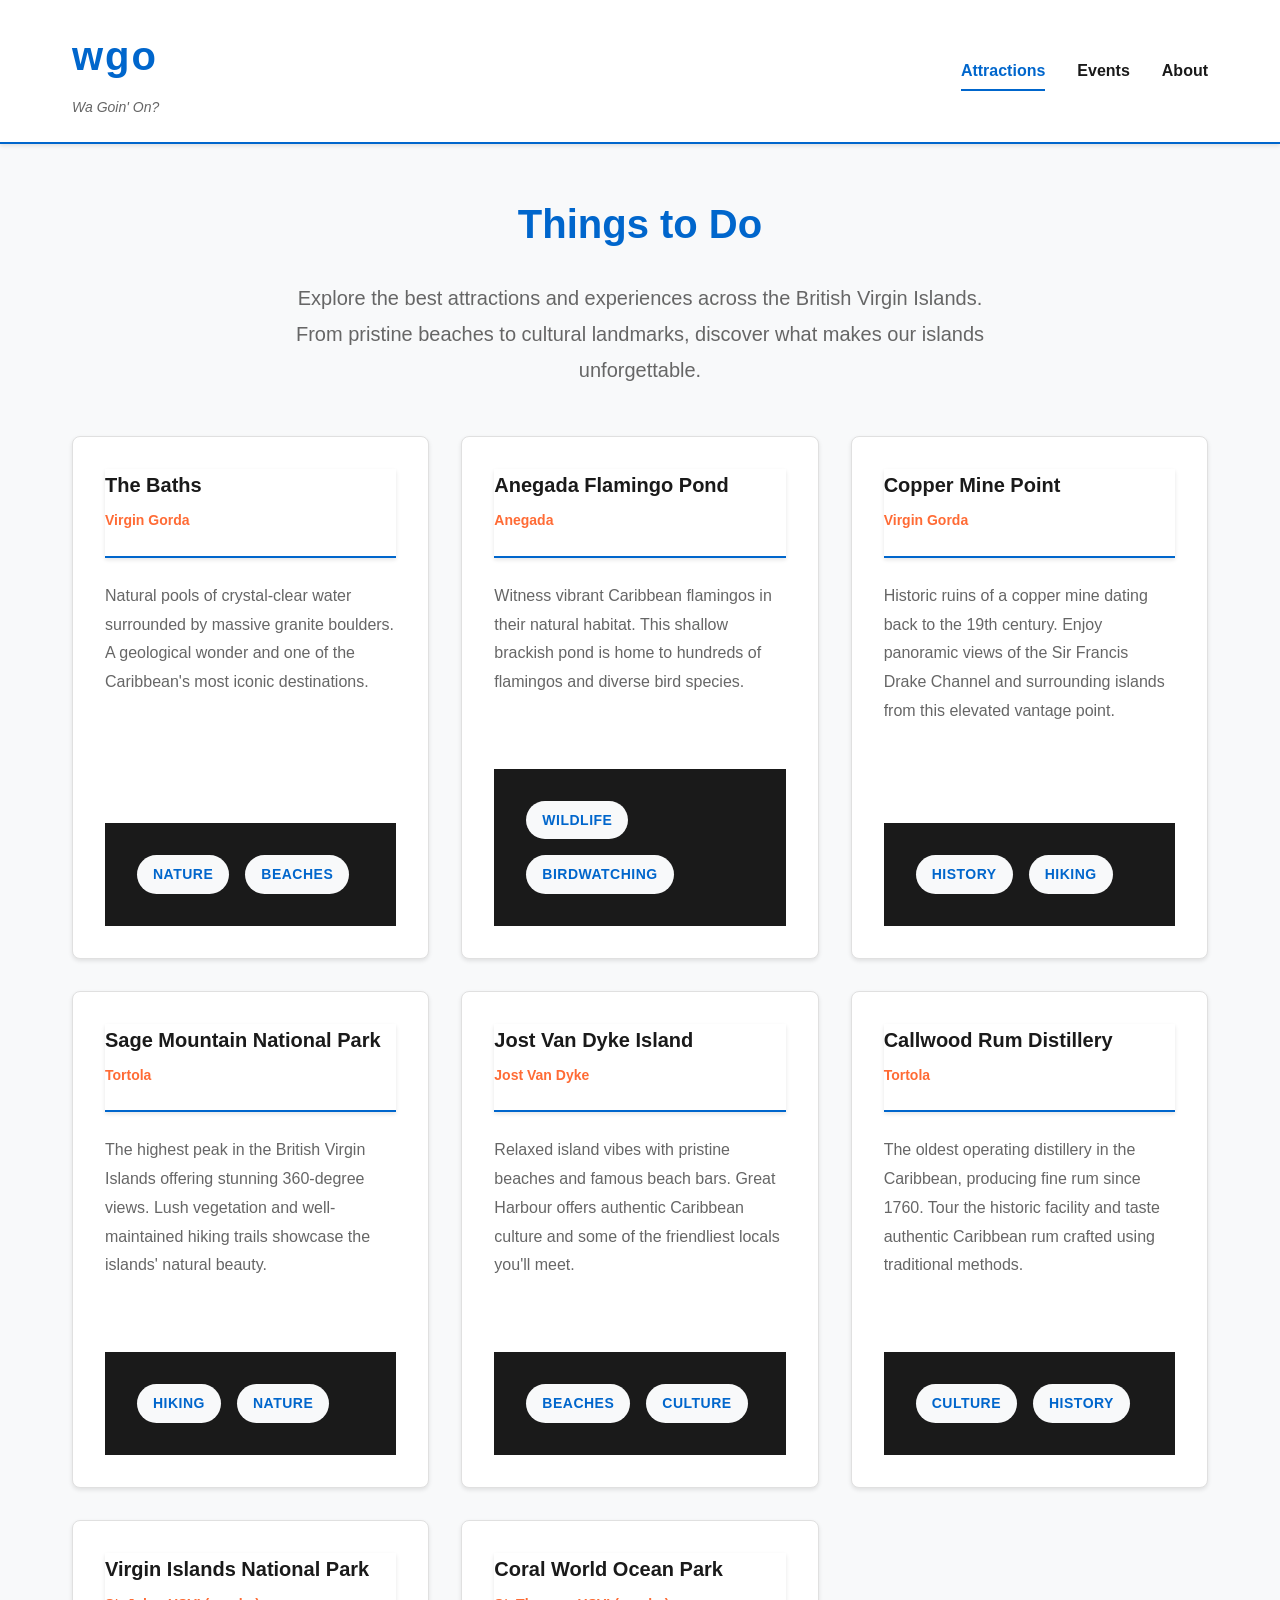
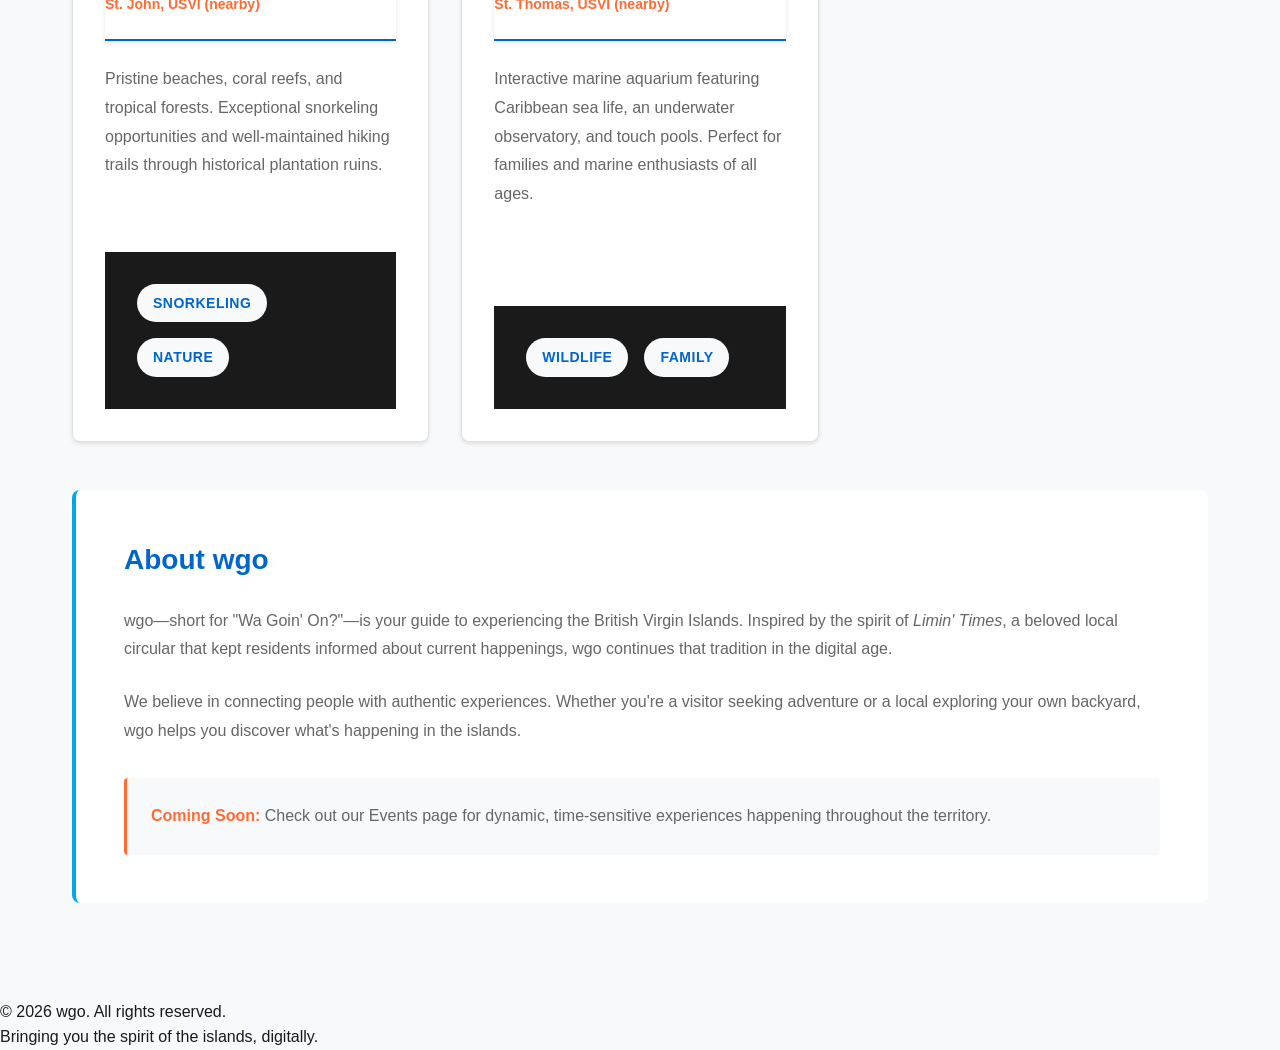
==== index.html @ c64848f6 "Initial HTML structure and CSS styles for the wgo Attractions and Events pages." ====
<!DOCTYPE html>
<html lang="en">
<head>
    <meta charset="UTF-8">
    <meta name="viewport" content="width=device-width, initial-scale=1.0">
    <meta name="description" content="wgo - Wa Goin' On? Discover the best attractions, events, and experiences in the British Virgin Islands.">
    <meta name="theme-color" content="#0066cc">
    <title>wgo - Attractions in the British Virgin Islands</title>
    <link rel="stylesheet" href="styles.css">
</head>
<body>
    <header role="banner">
        <div class="header-container">
            <div class="branding">
                <h1>wgo</h1>
                <p class="tagline">Wa Goin' On?</p>
            </div>
            <nav role="navigation" aria-label="Main navigation">
                <ul>
                    <li><a href="#attractions" class="active">Attractions</a></li>
                    <li><a href="events.html">Events</a></li>
                    <li><a href="#about">About</a></li>
                </ul>
            </nav>
        </div>
    </header>

    <main>
        <section id="attractions" aria-labelledby="attractions-heading">
            <div class="section-header">
                <h2 id="attractions-heading">Things to Do</h2>
                <p class="section-intro">Explore the best attractions and experiences across the British Virgin Islands. From pristine beaches to cultural landmarks, discover what makes our islands unforgettable.</p>
            </div>

            <div class="articles-grid">
                <article class="attraction-card">
                    <header>
                        <h3>The Baths</h3>
                        <p class="location">Virgin Gorda</p>
                    </header>
                    <p class="description">Natural pools of crystal-clear water surrounded by massive granite boulders. A geological wonder and one of the Caribbean's most iconic destinations.</p>
                    <footer class="card-meta">
                        <!--Use analytics to add more of popular categories.-->
                        <a href="#"><span class="category">Nature</span></a>
                        <span class="category">Beaches</span>
                    </footer>
                </article>

                <article class="attraction-card">
                    <header>
                        <h3>Anegada Flamingo Pond</h3>
                        <p class="location">Anegada</p>
                    </header>
                    <p class="description">Witness vibrant Caribbean flamingos in their natural habitat. This shallow brackish pond is home to hundreds of flamingos and diverse bird species.</p>
                    <footer class="card-meta">
                        <span class="category">Wildlife</span>
                        <span class="category">Birdwatching</span>
                    </footer>
                </article>

                <article class="attraction-card">
                    <header>
                        <h3>Copper Mine Point</h3>
                        <p class="location">Virgin Gorda</p>
                    </header>
                    <p class="description">Historic ruins of a copper mine dating back to the 19th century. Enjoy panoramic views of the Sir Francis Drake Channel and surrounding islands from this elevated vantage point.</p>
                    <footer class="card-meta">
                        <span class="category">History</span>
                        <span class="category">Hiking</span>
                    </footer>
                </article>

                <article class="attraction-card">
                    <header>
                        <h3>Sage Mountain National Park</h3>
                        <p class="location">Tortola</p>
                    </header>
                    <p class="description">The highest peak in the British Virgin Islands offering stunning 360-degree views. Lush vegetation and well-maintained hiking trails showcase the islands' natural beauty.</p>
                    <footer class="card-meta">
                        <span class="category">Hiking</span>
                        <span class="category">Nature</span>
                    </footer>
                </article>

                <article class="attraction-card">
                    <header>
                        <h3>Jost Van Dyke Island</h3>
                        <p class="location">Jost Van Dyke</p>
                    </header>
                    <p class="description">Relaxed island vibes with pristine beaches and famous beach bars. Great Harbour offers authentic Caribbean culture and some of the friendliest locals you'll meet.</p>
                    <footer class="card-meta">
                        <span class="category">Beaches</span>
                        <span class="category">Culture</span>
                    </footer>
                </article>

                <article class="attraction-card">
                    <header>
                        <h3>Callwood Rum Distillery</h3>
                        <p class="location">Tortola</p>
                    </header>
                    <p class="description">The oldest operating distillery in the Caribbean, producing fine rum since 1760. Tour the historic facility and taste authentic Caribbean rum crafted using traditional methods.</p>
                    <footer class="card-meta">
                        <span class="category">Culture</span>
                        <span class="category">History</span>
                    </footer>
                </article>

                <article class="attraction-card">
                    <header>
                        <h3>Virgin Islands National Park</h3>
                        <p class="location">St. John, USVI (nearby)</p>
                    </header>
                    <p class="description">Pristine beaches, coral reefs, and tropical forests. Exceptional snorkeling opportunities and well-maintained hiking trails through historical plantation ruins.</p>
                    <footer class="card-meta">
                        <span class="category">Snorkeling</span>
                        <span class="category">Nature</span>
                    </footer>
                </article>

                <article class="attraction-card">
                    <header>
                        <h3>Coral World Ocean Park</h3>
                        <p class="location">St. Thomas, USVI (nearby)</p>
                    </header>
                    <p class="description">Interactive marine aquarium featuring Caribbean sea life, an underwater observatory, and touch pools. Perfect for families and marine enthusiasts of all ages.</p>
                    <footer class="card-meta">
                        <span class="category">Wildlife</span>
                        <span class="category">Family</span>
                    </footer>
                </article>
            </div>
        </section>

        <section id="about" aria-labelledby="about-heading" class="about-section">
            <div class="about-content">
                <h2 id="about-heading">About wgo</h2>
                <p>wgo—short for "Wa Goin' On?"—is your guide to experiencing the British Virgin Islands. Inspired by the spirit of <em>Limin' Times</em>, a beloved local circular that kept residents informed about current happenings, wgo continues that tradition in the digital age.</p>
                <p>We believe in connecting people with authentic experiences. Whether you're a visitor seeking adventure or a local exploring your own backyard, wgo helps you discover what's happening in the islands.</p>
                <p class="future-note"><strong>Coming Soon:</strong> Check out our Events page for dynamic, time-sensitive experiences happening throughout the territory.</p>
            </div>
        </section>
    </main>

    <footer role="contentinfo">
        <div class="footer-content">
            <p>&copy; 2026 wgo. All rights reserved.</p>
            <p class="footer-note">Bringing you the spirit of the islands, digitally.</p>
        </div>
    </footer>
</body>
</html>
---- styles.css ----
/* ============================================
   WGO - Attractions Blog Hub
   Accessible, Semantic HTML Styling
   ============================================ */

:root {
    --primary-color: #0066cc;
    --secondary-color: #00a8e8;
    --accent-color: #ff6b35;
    --bg-light: #f8f9fa;
    --bg-white: #ffffff;
    --text-dark: #1a1a1a;
    --text-muted: #666666;
    --border-color: #e0e0e0;
    --shadow-sm: 0 2px 4px rgba(0, 0, 0, 0.1);
    --shadow-md: 0 4px 8px rgba(0, 0, 0, 0.15);
    --transition: all 0.3s ease;
    
    --spacing-xs: 0.5rem;
    --spacing-sm: 1rem;
    --spacing-md: 1.5rem;
    --spacing-lg: 2rem;
    --spacing-xl: 3rem;
    
    --font-size-sm: 0.875rem;
    --font-size-base: 1rem;
    --font-size-lg: 1.25rem;
    --font-size-xl: 1.75rem;
    --font-size-2xl: 2.5rem;
    
    --breakpoint-sm: 480px;
    --breakpoint-md: 768px;
    --breakpoint-lg: 1024px;
    --breakpoint-xl: 1440px;
}

/* ============================================
   GLOBAL RESET & BASE STYLES
   ============================================ */

*,
*::before,
*::after {
    margin: 0;
    padding: 0;
    box-sizing: border-box;
}

html {
    scroll-behavior: smooth;
}

body {
    font-family: -apple-system, BlinkMacSystemFont, "Segoe UI", Roboto, "Helvetica Neue", Arial, sans-serif;
    font-size: var(--font-size-base);
    line-height: 1.6;
    color: var(--text-dark);
    background-color: var(--bg-light);
}

/* Focus visible for keyboard navigation (accessibility) */
:focus-visible {
    outline: 3px solid var(--accent-color);
    outline-offset: 2px;
}

/* ============================================
   HEADER & NAVIGATION
   ============================================ */

header {
    background-color: var(--bg-white);
    border-bottom: 2px solid var(--primary-color);
    position: sticky;
    top: 0;
    z-index: 100;
    box-shadow: var(--shadow-sm);
}

.header-container {
    max-width: 1200px;
    margin: 0 auto;
    padding: var(--spacing-md) var(--spacing-lg);
    display: flex;
    justify-content: space-between;
    align-items: center;
    gap: var(--spacing-xl);
}

.branding h1 {
    font-size: var(--font-size-2xl);
    color: var(--primary-color);
    font-weight: 800;
    letter-spacing: 2px;
    margin-bottom: var(--spacing-xs);
}

.branding .tagline {
    font-size: var(--font-size-sm);
    color: var(--text-muted);
    font-style: italic;
    margin: 0;
}

nav ul {
    list-style: none;
    display: flex;
    gap: var(--spacing-lg);
    align-items: center;
}

nav a {
    text-decoration: none;
    color: var(--text-dark);
    font-weight: 600;
    transition: var(--transition);
    position: relative;
    padding: var(--spacing-xs) 0;
}

nav a:hover {
    color: var(--primary-color);
}

nav a.active {
    color: var(--primary-color);
}

nav a::after {
    content: '';
    position: absolute;
    bottom: -4px;
    left: 0;
    width: 0;
    height: 2px;
    background-color: var(--primary-color);
    transition: var(--transition);
}

nav a:hover::after,
nav a.active::after {
    width: 100%;
}

/* ============================================
   MAIN CONTENT
   ============================================ */

main {
    max-width: 1200px;
    margin: 0 auto;
    padding: var(--spacing-xl) var(--spacing-lg);

/* ============================================
   SECTION STYLING
   ============================================ */

section {
    margin-bottom: var(--spacing-xl);
}

.section-header {
    text-align: center;
    margin-bottom: var(--spacing-xl);
}

.section-header h2 {
    font-size: var(--font-size-2xl);
    color: var(--primary-color);
    margin-bottom: var(--spacing-md);
}

.section-intro {
    font-size: var(--font-size-lg);
    color: var(--text-muted);
    max-width: 700px;
    margin: 0 auto;
    line-height: 1.8;
}

/* ============================================
   ARTICLES GRID LAYOUT (Marketing-Focused)
   ============================================ */

.articles-grid {
    display: grid;
    grid-template-columns: repeat(auto-fit, minmax(320px, 1fr));
    gap: var(--spacing-lg);
    margin-bottom: var(--spacing-xl);
}

@media (min-width: var(--breakpoint-md)) {
    .articles-grid {
        grid-template-columns: repeat(2, 1fr);
    }
}

@media (min-width: var(--breakpoint-lg)) {
    .articles-grid {
        grid-template-columns: repeat(3, 1fr);
    }
}

body.horizontal-scroll-container{
  display: flex;
  align-items: center;
  height: 100vh;
}
/* ============================================
   ATTRACTION CARDS
   ============================================ */

.attraction-card {
    background-color: var(--bg-white);
    border: 1px solid var(--border-color);
    border-radius: 8px;
    padding: var(--spacing-lg);
    display: flex;
    flex-direction: column;
    transition: var(--transition);
    box-shadow: var(--shadow-sm);
    cursor: pointer;
}

.attraction-card:hover {
    transform: translateY(-4px);
    box-shadow: var(--shadow-md);
    border-color: var(--secondary-color);
}

.attraction-card header {
    border-bottom: 2px solid var(--primary-color);
    padding-bottom: var(--spacing-md);
    margin-bottom: var(--spacing-md);
}

.attraction-card h3 {
    font-size: var(--font-size-lg);
    color: var(--text-dark);
    margin-bottom: var(--spacing-xs);
}

.attraction-card .location {
    font-size: var(--font-size-sm);
    color: var(--accent-color);
    font-weight: 600;
    margin: 0;
}

.attraction-card .description {
    flex-grow: 1;
    color: var(--text-muted);
    margin-bottom: var(--spacing-md);
    line-height: 1.8;
}

.card-meta {
    display: flex;
    gap: var(--spacing-sm);
    flex-wrap: wrap;
}

.category {
    display: inline-block;
    background-color: var(--bg-light);
    color: var(--primary-color);
    font-size: var(--font-size-sm);
    font-weight: 600;
    padding: var(--spacing-xs) var(--spacing-sm);
    border-radius: 20px;
    text-transform: uppercase;
    letter-spacing: 0.5px;
}

/* ============================================
   ABOUT SECTION
   ============================================ */

.about-section {
    background-color: var(--bg-white);
    padding: var(--spacing-xl);
    border-radius: 8px;
    border-left: 4px solid var(--secondary-color);
}

.about-content h2 {
    font-size: var(--font-size-xl);
    color: var(--primary-color);
    margin-bottom: var(--spacing-md);
}

.about-content p {
    margin-bottom: var(--spacing-md);
    line-height: 1.8;
    color: var(--text-muted);
}

.about-content p:last-child {
    margin-bottom: 0;
}

.future-note {
    background-color: var(--bg-light);
    padding: var(--spacing-md);
    border-radius: 4px;
    border-left: 3px solid var(--accent-color);
    margin-top: var(--spacing-lg);
}

.future-note strong {
    color: var(--accent-color);
}

/* ============================================
   EVENT CARDS (Events Page)
   ============================================ */

.event-card {
    background-color: var(--bg-white);
    border: 1px solid var(--border-color);
    border-radius: 8px;
    padding: var(--spacing-lg);
    display: flex;
    flex-direction: column;
    transition: var(--transition);
    box-shadow: var(--shadow-sm);
}

.event-card.featured {
    border-left: 4px solid var(--accent-color);
}

.event-card:hover {
    transform: translateY(-4px);
    box-shadow: var(--shadow-md);
    border-color: var(--secondary-color);
}

.event-card header {
    border-bottom: 2px solid var(--primary-color);
    padding-bottom: var(--spacing-md);
    margin-bottom: var(--spacing-md);
}

.event-card .event-status {
    font-size: var(--font-size-sm);
    color: var(--accent-color);
    font-weight: 600;
    margin-bottom: var(--spacing-xs);
    text-transform: uppercase;
    letter-spacing: 0.5px;
}

.event-card h3 {
    font-size: var(--font-size-lg);
    color: var(--text-dark);
    margin: 0;
}

.event-card .description {
    flex-grow: 1;
    color: var(--text-muted);
    margin-bottom: var(--spacing-md);
    line-height: 1.8;
}

.feature-list {
    list-style: none;
    padding: 0;
    margin: var(--spacing-md) 0;
}

.feature-list li {
    padding: var(--spacing-xs) 0 var(--spacing-xs) var(--spacing-lg);
    position: relative;
    color: var(--text-muted);
}

.feature-list li::before {
    content: '✓';
    position: absolute;
    left: 0;
    color: var(--secondary-color);
    font-weight: bold;
}

/* ============================================
   SUBSCRIBE SECTION
   ============================================ */

.subscribe-section {
    background: linear-gradient(135deg, var(--primary-color), var(--secondary-color));
    color: white;
    padding: var(--spacing-xl);
    border-radius: 8px;
    text-align: center;
    margin: var(--spacing-xl) 0;
}

.subscribe-content h2 {
    font-size: var(--font-size-xl);
    color: white;
    margin-bottom: var(--spacing-md);
}

.subscribe-content p {
    font-size: var(--font-size-lg);
    margin-bottom: var(--spacing-lg);
    opacity: 0.95;
}

.subscribe-form {
    display: flex;
    gap: var(--spacing-sm);
    max-width: 500px;
    margin: 0 auto;
    flex-wrap: wrap;
    justify-content: center;
}

.subscribe-form input {
    flex: 1;
    min-width: 200px;
    padding: var(--spacing-md);
    border: none;
    border-radius: 4px;
    font-size: var(--font-size-base);
    font-family: inherit;
}

.subscribe-form input:focus-visible {
    outline: 3px solid var(--accent-color);
    outline-offset: 2px;
}

.btn-primary {
    padding: var(--spacing-md) var(--spacing-lg);
    background-color: var(--accent-color);
    color: white;
    border: none;
    border-radius: 4px;
    font-size: var(--font-size-base);
    font-weight: 600;
    cursor: pointer;
    transition: var(--transition);
    text-transform: uppercase;
    letter-spacing: 0.5px;
}

.btn-primary:hover {
    background-color: #e85a2a;
    transform: translateY(-2px);
}

.btn-primary:active {
    transform: translateY(0);
}

/* Screenreader only content */
.sr-only {
    position: absolute;
    width: 1px;
    height: 1px;
    padding: 0;
    margin: -1px;
    overflow: hidden;
    clip: rect(0, 0, 0, 0);
    white-space: nowrap;
    border-width: 0;
}

/* ============================================
   FOOTER
   ============================================ */

footer {
    background-color: var(--text-dark);
    color: var(--bg-white);
    padding: var(--spacing-lg);
    margin-top: var(--spacing-xl);
    text-align: center;
}

.footer-content p {
    margin: var(--spacing-xs) 0;
}

.footer-note {
    font-size: var(--font-size-sm);
    opacity: 0.8;
    font-style: italic;
}

/* ============================================
   RESPONSIVE DESIGN
   ============================================ */

@media (max-width: var(--breakpoint-md)) {
    .header-container {
        flex-direction: column;
        gap: var(--spacing-md);
        text-align: center;
    }
    
    nav ul {
        flex-direction: column;
        gap: var(--spacing-md);
    }
    
    main {
        padding: var(--spacing-lg) var(--spacing-md);
    }
    
    .section-header h2 {
        font-size: var(--font-size-xl);
    }
    
    .articles-grid {
        grid-template-columns: 1fr;
    }
}

.horizontal-scroll-container {
  display: flex;
  overflow-x: auto;
}

.horizontal-scroll-container img {
  margin-right: 15px;
  height: 60vh;
}

.horizontal-scroll-container::-webkit-scrollbar{
  display:none;
}
/* ============================================
   ACCESSIBILITY ENHANCEMENTS
   ============================================ */

/* Skip to main content link */
.skip-to-main {
    position: absolute;
    top: -40px;
    left: 0;
    background-color: var(--primary-color);
    color: white;
    padding: var(--spacing-sm);
    text-decoration: none;
    z-index: 100;
}

.skip-to-main:focus {
    top: 0;
}

/* Enhanced focus states */
button:focus-visible,
a:focus-visible {
    outline: 3px solid var(--accent-color);
    outline-offset: 2px;
}

/* Reduced motion preference */
@media (prefers-reduced-motion: reduce) {
    * {
        animation-duration: 0.01ms !important;
        animation-iteration-count: 1 !important;
        transition-duration: 0.01ms !important;
    }
}

/* High contrast mode support */
@media (prefers-contrast: more) {
    .attraction-card {
        border-width: 2px;
    }
    
    nav a {
        font-weight: 700;
    }
}

/* ============================================
   PRINT STYLES
   ============================================ */

@media print {
    header,
    footer {
        display: none;
    }
    
    body {
        background-color: white;
    }
    
    .attraction-card {
        page-break-inside: avoid;
    }
}
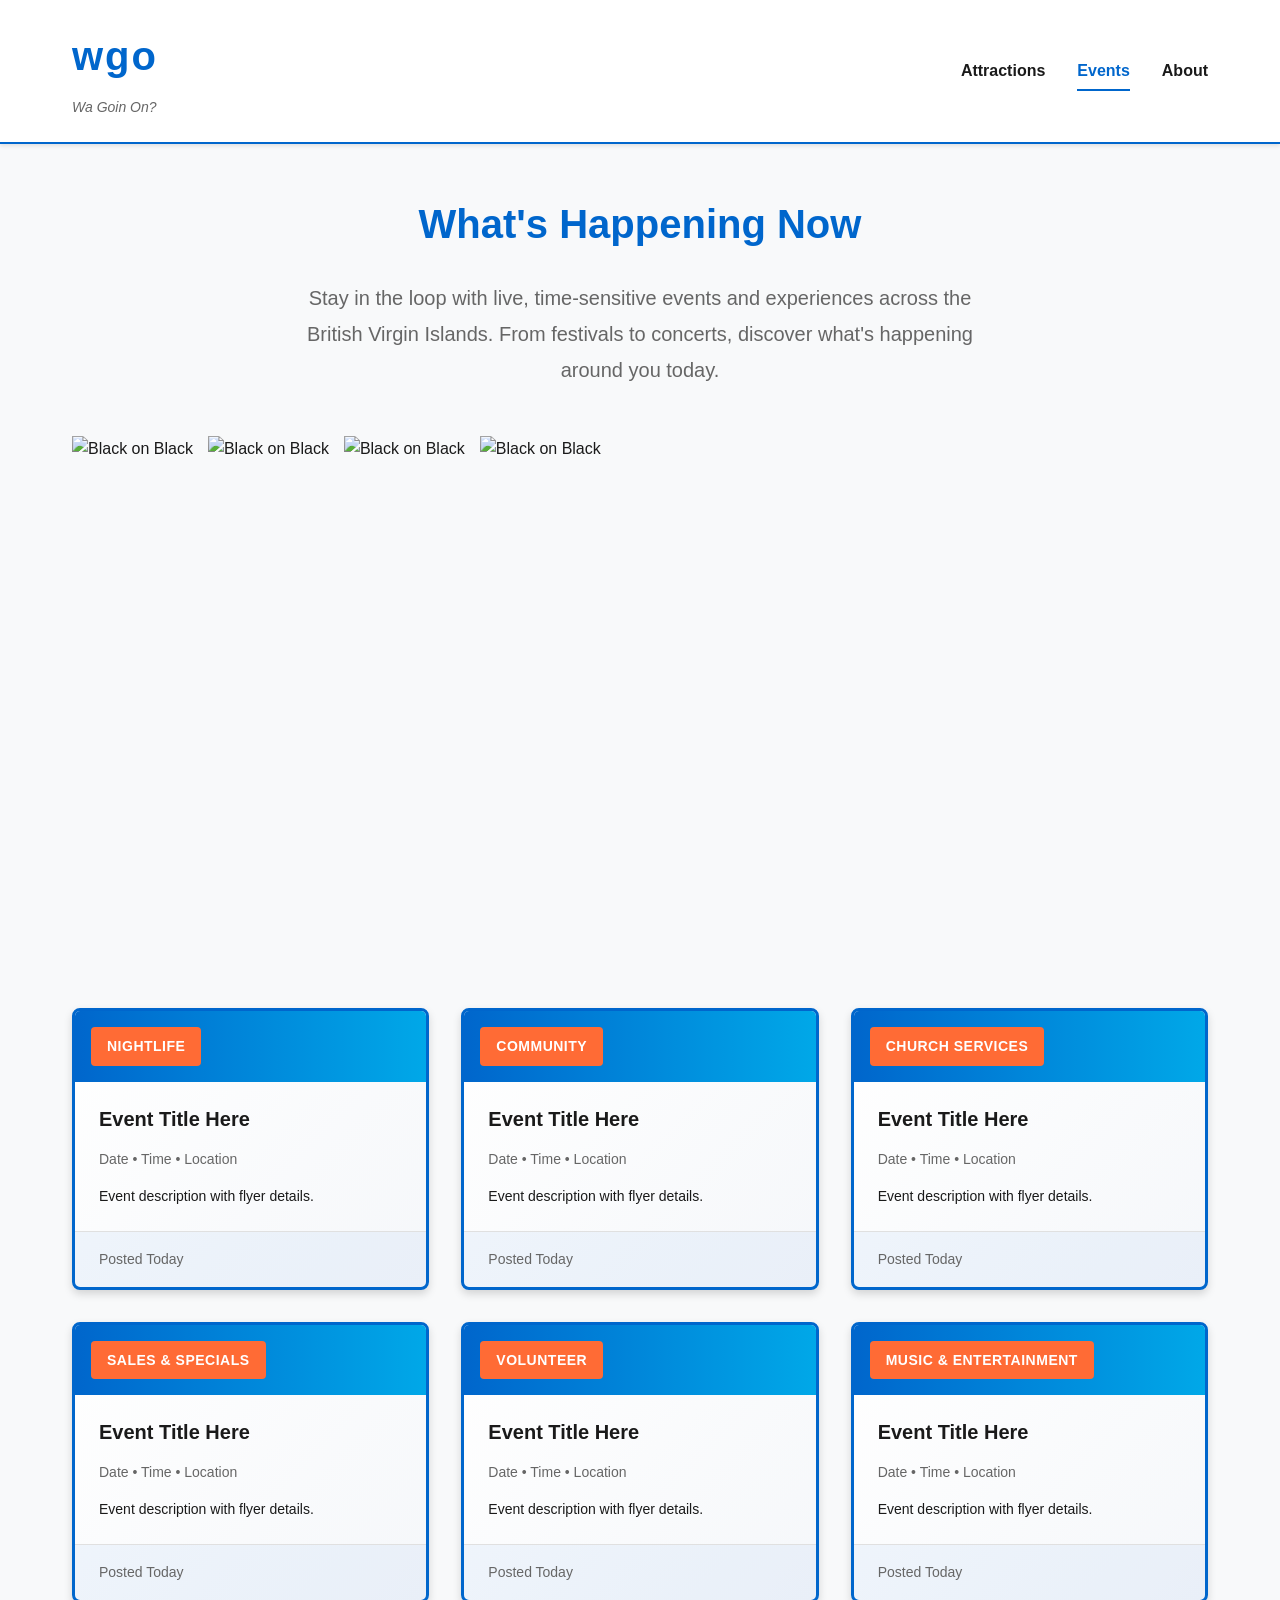
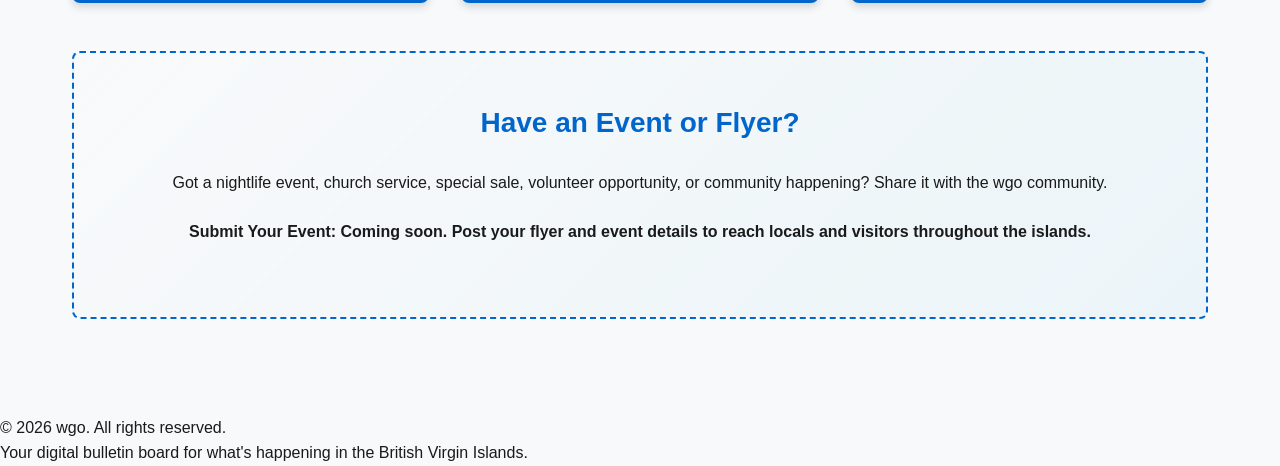
==== commit 93daf32e: "[Feature] Add bulletin board grid styling. [Refactor] Format HTML and CSS. [Docs] Add documentation " ====
--- a/index.html
+++ b/index.html
@@ -1,152 +1,159 @@
 <!DOCTYPE html>
 <html lang="en">
+
 <head>
-    <meta charset="UTF-8">
-    <meta name="viewport" content="width=device-width, initial-scale=1.0">
-    <meta name="description" content="wgo - Wa Goin' On? Discover the best attractions, events, and experiences in the British Virgin Islands.">
-    <meta name="theme-color" content="#0066cc">
-    <title>wgo - Attractions in the British Virgin Islands</title>
-    <link rel="stylesheet" href="styles.css">
+  <meta charset="UTF-8">
+  <meta name="viewport" content="width=device-width, initial-scale=1.0">
+  <meta name="description"
+    content="Wa Goin On? Discover community events and things to do in The Virgin Islands.">
+  <title>Wa Goin On?</title>
+  <link rel="stylesheet" href="styles.css">
 </head>
+
 <body>
-    <header role="banner">
-        <div class="header-container">
-            <div class="branding">
-                <h1>wgo</h1>
-                <p class="tagline">Wa Goin' On?</p>
-            </div>
-            <nav role="navigation" aria-label="Main navigation">
-                <ul>
-                    <li><a href="#attractions" class="active">Attractions</a></li>
-                    <li><a href="events.html">Events</a></li>
-                    <li><a href="#about">About</a></li>
-                </ul>
-            </nav>
-        </div>
-    </header>
+  <header role="banner">
+    <div class="header-container">
+      <div class="branding">
+        <h1>wgo</h1>
+        <p class="tagline">Wa Goin On?</p>
+      </div>
+      <nav role="navigation" aria-label="Main navigation">
+        <ul>
+          <li><a href="attractions.html">Attractions</a></li>
+          <li><a href="index.html" class="active">Events</a></li>
+          <li><a href="attractions.html#about">About</a></li>
+        </ul>
+      </nav>
+    </div>
+  </header>
 
-    <main>
-        <section id="attractions" aria-labelledby="attractions-heading">
-            <div class="section-header">
-                <h2 id="attractions-heading">Things to Do</h2>
-                <p class="section-intro">Explore the best attractions and experiences across the British Virgin Islands. From pristine beaches to cultural landmarks, discover what makes our islands unforgettable.</p>
-            </div>
+  <main>
+    <section id="events" aria-labelledby="events-heading">
+      <div class="section-header">
+        <h2 id="events-heading">What's Happening Now</h2>
+        <p class="section-intro">Stay in the loop with live, time-sensitive events and experiences across the British
+          Virgin Islands. From festivals to concerts, discover what's happening around you today.</p>
+      </div>
 
-            <div class="articles-grid">
-                <article class="attraction-card">
-                    <header>
-                        <h3>The Baths</h3>
-                        <p class="location">Virgin Gorda</p>
-                    </header>
-                    <p class="description">Natural pools of crystal-clear water surrounded by massive granite boulders. A geological wonder and one of the Caribbean's most iconic destinations.</p>
-                    <footer class="card-meta">
-                        <!--Use analytics to add more of popular categories.-->
-                        <a href="#"><span class="category">Nature</span></a>
-                        <span class="category">Beaches</span>
-                    </footer>
-                </article>
+      <div class="horizontal-scroll-container">
+        <img src="assets/28-03-26_BOB_01.jpeg" alt="Black on Black" class="scroll-image">
+        <img src="assets/28-03-26_BOB_02.jpeg" alt="Black on Black" class="scroll-image">
+        <img src="assets/28-03-26_BOB_03.jpeg" alt="Black on Black" class="scroll-image">
+        <img src="assets/28-03-26_BOB_04.jpeg" alt="Black on Black" class="scroll-image">
+      </div>
 
-                <article class="attraction-card">
-                    <header>
-                        <h3>Anegada Flamingo Pond</h3>
-                        <p class="location">Anegada</p>
-                    </header>
-                    <p class="description">Witness vibrant Caribbean flamingos in their natural habitat. This shallow brackish pond is home to hundreds of flamingos and diverse bird species.</p>
-                    <footer class="card-meta">
-                        <span class="category">Wildlife</span>
-                        <span class="category">Birdwatching</span>
-                    </footer>
-                </article>
+      <!-- Bulletin Board Grid -->
+      <div class="bulletin-board">
+        <!-- Event Card - Placeholder 1 -->
+        <article class="event-card bulletin-card">
+          <div class="card-header">
+            <span class="event-label">Nightlife</span>
+          </div>
+          <div class="card-content">
+            <h3>Event Title Here</h3>
+            <p class="event-meta">Date • Time • Location</p>
+            <p class="event-description">Event description with flyer details.</p>
+          </div>
+          <div class="card-footer">
+            <span class="event-date">Posted Today</span>
+          </div>
+        </article>
 
-                <article class="attraction-card">
-                    <header>
-                        <h3>Copper Mine Point</h3>
-                        <p class="location">Virgin Gorda</p>
-                    </header>
-                    <p class="description">Historic ruins of a copper mine dating back to the 19th century. Enjoy panoramic views of the Sir Francis Drake Channel and surrounding islands from this elevated vantage point.</p>
-                    <footer class="card-meta">
-                        <span class="category">History</span>
-                        <span class="category">Hiking</span>
-                    </footer>
-                </article>
+        <!-- Event Card - Placeholder 2 -->
+        <article class="event-card bulletin-card">
+          <div class="card-header">
+            <span class="event-label">Community</span>
+          </div>
+          <div class="card-content">
+            <h3>Event Title Here</h3>
+            <p class="event-meta">Date • Time • Location</p>
+            <p class="event-description">Event description with flyer details.</p>
+          </div>
+          <div class="card-footer">
+            <span class="event-date">Posted Today</span>
+          </div>
+        </article>
 
-                <article class="attraction-card">
-                    <header>
-                        <h3>Sage Mountain National Park</h3>
-                        <p class="location">Tortola</p>
-                    </header>
-                    <p class="description">The highest peak in the British Virgin Islands offering stunning 360-degree views. Lush vegetation and well-maintained hiking trails showcase the islands' natural beauty.</p>
-                    <footer class="card-meta">
-                        <span class="category">Hiking</span>
-                        <span class="category">Nature</span>
-                    </footer>
-                </article>
+        <!-- Event Card - Placeholder 3 -->
+        <article class="event-card bulletin-card">
+          <div class="card-header">
+            <span class="event-label">Church Services</span>
+          </div>
+          <div class="card-content">
+            <h3>Event Title Here</h3>
+            <p class="event-meta">Date • Time • Location</p>
+            <p class="event-description">Event description with flyer details.</p>
+          </div>
+          <div class="card-footer">
+            <span class="event-date">Posted Today</span>
+          </div>
+        </article>
 
-                <article class="attraction-card">
-                    <header>
-                        <h3>Jost Van Dyke Island</h3>
-                        <p class="location">Jost Van Dyke</p>
-                    </header>
-                    <p class="description">Relaxed island vibes with pristine beaches and famous beach bars. Great Harbour offers authentic Caribbean culture and some of the friendliest locals you'll meet.</p>
-                    <footer class="card-meta">
-                        <span class="category">Beaches</span>
-                        <span class="category">Culture</span>
-                    </footer>
-                </article>
+        <!-- Event Card - Placeholder 4 -->
+        <article class="event-card bulletin-card">
+          <div class="card-header">
+            <span class="event-label">Sales & Specials</span>
+          </div>
+          <div class="card-content">
+            <h3>Event Title Here</h3>
+            <p class="event-meta">Date • Time • Location</p>
+            <p class="event-description">Event description with flyer details.</p>
+          </div>
+          <div class="card-footer">
+            <span class="event-date">Posted Today</span>
+          </div>
+        </article>
 
-                <article class="attraction-card">
-                    <header>
-                        <h3>Callwood Rum Distillery</h3>
-                        <p class="location">Tortola</p>
-                    </header>
-                    <p class="description">The oldest operating distillery in the Caribbean, producing fine rum since 1760. Tour the historic facility and taste authentic Caribbean rum crafted using traditional methods.</p>
-                    <footer class="card-meta">
-                        <span class="category">Culture</span>
-                        <span class="category">History</span>
-                    </footer>
-                </article>
+        <!-- Event Card - Placeholder 5 -->
+        <article class="event-card bulletin-card">
+          <div class="card-header">
+            <span class="event-label">Volunteer</span>
+          </div>
+          <div class="card-content">
+            <h3>Event Title Here</h3>
+            <p class="event-meta">Date • Time • Location</p>
+            <p class="event-description">Event description with flyer details.</p>
+          </div>
+          <div class="card-footer">
+            <span class="event-date">Posted Today</span>
+          </div>
+        </article>
 
-                <article class="attraction-card">
-                    <header>
-                        <h3>Virgin Islands National Park</h3>
-                        <p class="location">St. John, USVI (nearby)</p>
-                    </header>
-                    <p class="description">Pristine beaches, coral reefs, and tropical forests. Exceptional snorkeling opportunities and well-maintained hiking trails through historical plantation ruins.</p>
-                    <footer class="card-meta">
-                        <span class="category">Snorkeling</span>
-                        <span class="category">Nature</span>
-                    </footer>
-                </article>
+        <!-- Event Card - Placeholder 6 -->
+        <article class="event-card bulletin-card">
+          <div class="card-header">
+            <span class="event-label">Music & Entertainment</span>
+          </div>
+          <div class="card-content">
+            <h3>Event Title Here</h3>
+            <p class="event-meta">Date • Time • Location</p>
+            <p class="event-description">Event description with flyer details.</p>
+          </div>
+          <div class="card-footer">
+            <span class="event-date">Posted Today</span>
+          </div>
+        </article>
+      </div>
+    </section>
 
-                <article class="attraction-card">
-                    <header>
-                        <h3>Coral World Ocean Park</h3>
-                        <p class="location">St. Thomas, USVI (nearby)</p>
-                    </header>
-                    <p class="description">Interactive marine aquarium featuring Caribbean sea life, an underwater observatory, and touch pools. Perfect for families and marine enthusiasts of all ages.</p>
-                    <footer class="card-meta">
-                        <span class="category">Wildlife</span>
-                        <span class="category">Family</span>
-                    </footer>
-                </article>
-            </div>
-        </section>
+    <!-- Post Event Section -->
+    <section id="post-event" class="post-event-section">
+      <div class="post-event-content">
+        <h2>Have an Event or Flyer?</h2>
+        <p>Got a nightlife event, church service, special sale, volunteer opportunity, or community happening? Share it
+          with the wgo community.</p>
+        <p class="post-cta"><strong>Submit Your Event:</strong> Coming soon. Post your flyer and event details to reach
+          locals and visitors throughout the islands.</p>
+      </div>
+    </section>
+  </main>
 
-        <section id="about" aria-labelledby="about-heading" class="about-section">
-            <div class="about-content">
-                <h2 id="about-heading">About wgo</h2>
-                <p>wgo—short for "Wa Goin' On?"—is your guide to experiencing the British Virgin Islands. Inspired by the spirit of <em>Limin' Times</em>, a beloved local circular that kept residents informed about current happenings, wgo continues that tradition in the digital age.</p>
-                <p>We believe in connecting people with authentic experiences. Whether you're a visitor seeking adventure or a local exploring your own backyard, wgo helps you discover what's happening in the islands.</p>
-                <p class="future-note"><strong>Coming Soon:</strong> Check out our Events page for dynamic, time-sensitive experiences happening throughout the territory.</p>
-            </div>
-        </section>
-    </main>
+  <footer role="contentinfo">
+    <div class="footer-content">
+      <p>&copy; 2026 wgo. All rights reserved.</p>
+      <p class="footer-note">Your digital bulletin board for what's happening in the British Virgin Islands.</p>
+    </div>
+  </footer>
+</body>
 
-    <footer role="contentinfo">
-        <div class="footer-content">
-            <p>&copy; 2026 wgo. All rights reserved.</p>
-            <p class="footer-note">Bringing you the spirit of the islands, digitally.</p>
-        </div>
-    </footer>
-</body>
-</html>
+</html>
--- a/styles.css
+++ b/styles.css
@@ -4,34 +4,34 @@
    ============================================ */
 
 :root {
-    --primary-color: #0066cc;
-    --secondary-color: #00a8e8;
-    --accent-color: #ff6b35;
-    --bg-light: #f8f9fa;
-    --bg-white: #ffffff;
-    --text-dark: #1a1a1a;
-    --text-muted: #666666;
-    --border-color: #e0e0e0;
-    --shadow-sm: 0 2px 4px rgba(0, 0, 0, 0.1);
-    --shadow-md: 0 4px 8px rgba(0, 0, 0, 0.15);
-    --transition: all 0.3s ease;
-    
-    --spacing-xs: 0.5rem;
-    --spacing-sm: 1rem;
-    --spacing-md: 1.5rem;
-    --spacing-lg: 2rem;
-    --spacing-xl: 3rem;
-    
-    --font-size-sm: 0.875rem;
-    --font-size-base: 1rem;
-    --font-size-lg: 1.25rem;
-    --font-size-xl: 1.75rem;
-    --font-size-2xl: 2.5rem;
-    
-    --breakpoint-sm: 480px;
-    --breakpoint-md: 768px;
-    --breakpoint-lg: 1024px;
-    --breakpoint-xl: 1440px;
+  --primary-color: #0066cc;
+  --secondary-color: #00a8e8;
+  --accent-color: #ff6b35;
+  --bg-light: #f8f9fa;
+  --bg-white: #ffffff;
+  --text-dark: #1a1a1a;
+  --text-muted: #666666;
+  --border-color: #e0e0e0;
+  --shadow-sm: 0 2px 4px rgba(0, 0, 0, 0.1);
+  --shadow-md: 0 4px 8px rgba(0, 0, 0, 0.15);
+  --transition: all 0.3s ease;
+
+  --spacing-xs: 0.5rem;
+  --spacing-sm: 1rem;
+  --spacing-md: 1.5rem;
+  --spacing-lg: 2rem;
+  --spacing-xl: 3rem;
+
+  --font-size-sm: 0.875rem;
+  --font-size-base: 1rem;
+  --font-size-lg: 1.25rem;
+  --font-size-xl: 1.75rem;
+  --font-size-2xl: 2.5rem;
+
+  --breakpoint-sm: 480px;
+  --breakpoint-md: 768px;
+  --breakpoint-lg: 1024px;
+  --breakpoint-xl: 1440px;
 }
 
 /* ============================================
@@ -41,27 +41,27 @@
 *,
 *::before,
 *::after {
-    margin: 0;
-    padding: 0;
-    box-sizing: border-box;
+  margin: 0;
+  padding: 0;
+  box-sizing: border-box;
 }
 
 html {
-    scroll-behavior: smooth;
+  scroll-behavior: smooth;
 }
 
 body {
-    font-family: -apple-system, BlinkMacSystemFont, "Segoe UI", Roboto, "Helvetica Neue", Arial, sans-serif;
-    font-size: var(--font-size-base);
-    line-height: 1.6;
-    color: var(--text-dark);
-    background-color: var(--bg-light);
+  font-family: -apple-system, BlinkMacSystemFont, "Segoe UI", Roboto, "Helvetica Neue", Arial, sans-serif;
+  font-size: var(--font-size-base);
+  line-height: 1.6;
+  color: var(--text-dark);
+  background-color: var(--bg-light);
 }
 
 /* Focus visible for keyboard navigation (accessibility) */
 :focus-visible {
-    outline: 3px solid var(--accent-color);
-    outline-offset: 2px;
+  outline: 3px solid var(--accent-color);
+  outline-offset: 2px;
 }
 
 /* ============================================
@@ -69,148 +69,149 @@
    ============================================ */
 
 header {
-    background-color: var(--bg-white);
-    border-bottom: 2px solid var(--primary-color);
-    position: sticky;
-    top: 0;
-    z-index: 100;
-    box-shadow: var(--shadow-sm);
+  background-color: var(--bg-white);
+  border-bottom: 2px solid var(--primary-color);
+  position: sticky;
+  top: 0;
+  z-index: 100;
+  box-shadow: var(--shadow-sm);
 }
 
 .header-container {
-    max-width: 1200px;
-    margin: 0 auto;
-    padding: var(--spacing-md) var(--spacing-lg);
-    display: flex;
-    justify-content: space-between;
-    align-items: center;
-    gap: var(--spacing-xl);
+  max-width: 1200px;
+  margin: 0 auto;
+  padding: var(--spacing-md) var(--spacing-lg);
+  display: flex;
+  justify-content: space-between;
+  align-items: center;
+  gap: var(--spacing-xl);
 }
 
 .branding h1 {
+  font-size: var(--font-size-2xl);
+  color: var(--primary-color);
+  font-weight: 800;
+  letter-spacing: 2px;
+  margin-bottom: var(--spacing-xs);
+}
+
+.branding .tagline {
+  font-size: var(--font-size-sm);
+  color: var(--text-muted);
+  font-style: italic;
+  margin: 0;
+}
+
+nav ul {
+  list-style: none;
+  display: flex;
+  gap: var(--spacing-lg);
+  align-items: center;
+}
+
+nav a {
+  text-decoration: none;
+  color: var(--text-dark);
+  font-weight: 600;
+  transition: var(--transition);
+  position: relative;
+  padding: var(--spacing-xs) 0;
+}
+
+nav a:hover {
+  color: var(--primary-color);
+}
+
+nav a.active {
+  color: var(--primary-color);
+}
+
+nav a::after {
+  content: '';
+  position: absolute;
+  bottom: -4px;
+  left: 0;
+  width: 0;
+  height: 2px;
+  background-color: var(--primary-color);
+  transition: var(--transition);
+}
+
+nav a:hover::after,
+nav a.active::after {
+  width: 100%;
+}
+
+/* ============================================
+   MAIN CONTENT
+   ============================================ */
+
+main {
+  max-width: 1200px;
+  margin: 0 auto;
+  padding: var(--spacing-xl) var(--spacing-lg);
+
+  /* ============================================
+   SECTION STYLING
+   ============================================ */
+
+  section {
+    margin-bottom: var(--spacing-xl);
+  }
+
+  .section-header {
+    text-align: center;
+    margin-bottom: var(--spacing-xl);
+  }
+
+  .section-header h2 {
     font-size: var(--font-size-2xl);
     color: var(--primary-color);
-    font-weight: 800;
-    letter-spacing: 2px;
-    margin-bottom: var(--spacing-xs);
-}
-
-.branding .tagline {
-    font-size: var(--font-size-sm);
-    color: var(--text-muted);
-    font-style: italic;
-    margin: 0;
-}
-
-nav ul {
-    list-style: none;
-    display: flex;
-    gap: var(--spacing-lg);
-    align-items: center;
-}
-
-nav a {
-    text-decoration: none;
-    color: var(--text-dark);
-    font-weight: 600;
-    transition: var(--transition);
-    position: relative;
-    padding: var(--spacing-xs) 0;
-}
-
-nav a:hover {
-    color: var(--primary-color);
-}
-
-nav a.active {
-    color: var(--primary-color);
-}
-
-nav a::after {
-    content: '';
-    position: absolute;
-    bottom: -4px;
-    left: 0;
-    width: 0;
-    height: 2px;
-    background-color: var(--primary-color);
-    transition: var(--transition);
-}
-
-nav a:hover::after,
-nav a.active::after {
-    width: 100%;
-}
-
-/* ============================================
-   MAIN CONTENT
-   ============================================ */
-
-main {
-    max-width: 1200px;
-    margin: 0 auto;
-    padding: var(--spacing-xl) var(--spacing-lg);
-
-/* ============================================
-   SECTION STYLING
-   ============================================ */
-
-section {
-    margin-bottom: var(--spacing-xl);
-}
-
-.section-header {
-    text-align: center;
-    margin-bottom: var(--spacing-xl);
-}
-
-.section-header h2 {
-    font-size: var(--font-size-2xl);
-    color: var(--primary-color);
-    margin-bottom: var(--spacing-md);
-}
-
-.section-intro {
+    margin-bottom: var(--spacing-md);
+  }
+
+  .section-intro {
     font-size: var(--font-size-lg);
     color: var(--text-muted);
     max-width: 700px;
     margin: 0 auto;
     line-height: 1.8;
-}
-
-/* ============================================
+  }
+
+  /* ============================================
    ARTICLES GRID LAYOUT (Marketing-Focused)
    ============================================ */
 
-.articles-grid {
+  .articles-grid {
     display: grid;
     grid-template-columns: repeat(auto-fit, minmax(320px, 1fr));
     gap: var(--spacing-lg);
     margin-bottom: var(--spacing-xl);
-}
-
-@media (min-width: var(--breakpoint-md)) {
+  }
+
+  @media (min-width: var(--breakpoint-md)) {
     .articles-grid {
-        grid-template-columns: repeat(2, 1fr);
-    }
-}
-
-@media (min-width: var(--breakpoint-lg)) {
+      grid-template-columns: repeat(2, 1fr);
+    }
+  }
+
+  @media (min-width: var(--breakpoint-lg)) {
     .articles-grid {
-        grid-template-columns: repeat(3, 1fr);
-    }
-}
-
-body.horizontal-scroll-container{
-  display: flex;
-  align-items: center;
-  height: 100vh;
-}
-/* ============================================
+      grid-template-columns: repeat(3, 1fr);
+    }
+  }
+
+  body.horizontal-scroll-container {
+    display: flex;
+    align-items: center;
+    height: 100vh;
+  }
+
+  /* ============================================
    ATTRACTION CARDS
    ============================================ */
 
-.attraction-card {
+  .attraction-card {
     background-color: var(--bg-white);
     border: 1px solid var(--border-color);
     border-radius: 8px;
@@ -220,47 +221,47 @@
     transition: var(--transition);
     box-shadow: var(--shadow-sm);
     cursor: pointer;
-}
-
-.attraction-card:hover {
+  }
+
+  .attraction-card:hover {
     transform: translateY(-4px);
     box-shadow: var(--shadow-md);
     border-color: var(--secondary-color);
-}
-
-.attraction-card header {
+  }
+
+  .attraction-card header {
     border-bottom: 2px solid var(--primary-color);
     padding-bottom: var(--spacing-md);
     margin-bottom: var(--spacing-md);
-}
-
-.attraction-card h3 {
+  }
+
+  .attraction-card h3 {
     font-size: var(--font-size-lg);
     color: var(--text-dark);
     margin-bottom: var(--spacing-xs);
-}
-
-.attraction-card .location {
+  }
+
+  .attraction-card .location {
     font-size: var(--font-size-sm);
     color: var(--accent-color);
     font-weight: 600;
     margin: 0;
-}
-
-.attraction-card .description {
+  }
+
+  .attraction-card .description {
     flex-grow: 1;
     color: var(--text-muted);
     margin-bottom: var(--spacing-md);
     line-height: 1.8;
-}
-
-.card-meta {
+  }
+
+  .card-meta {
     display: flex;
     gap: var(--spacing-sm);
     flex-wrap: wrap;
-}
-
-.category {
+  }
+
+  .category {
     display: inline-block;
     background-color: var(--bg-light);
     color: var(--primary-color);
@@ -270,52 +271,52 @@
     border-radius: 20px;
     text-transform: uppercase;
     letter-spacing: 0.5px;
-}
-
-/* ============================================
+  }
+
+  /* ============================================
    ABOUT SECTION
    ============================================ */
 
-.about-section {
+  .about-section {
     background-color: var(--bg-white);
     padding: var(--spacing-xl);
     border-radius: 8px;
     border-left: 4px solid var(--secondary-color);
-}
-
-.about-content h2 {
+  }
+
+  .about-content h2 {
     font-size: var(--font-size-xl);
     color: var(--primary-color);
     margin-bottom: var(--spacing-md);
-}
-
-.about-content p {
+  }
+
+  .about-content p {
     margin-bottom: var(--spacing-md);
     line-height: 1.8;
     color: var(--text-muted);
-}
-
-.about-content p:last-child {
+  }
+
+  .about-content p:last-child {
     margin-bottom: 0;
-}
-
-.future-note {
+  }
+
+  .future-note {
     background-color: var(--bg-light);
     padding: var(--spacing-md);
     border-radius: 4px;
     border-left: 3px solid var(--accent-color);
     margin-top: var(--spacing-lg);
-}
-
-.future-note strong {
+  }
+
+  .future-note strong {
     color: var(--accent-color);
-}
-
-/* ============================================
+  }
+
+  /* ============================================
    EVENT CARDS (Events Page)
    ============================================ */
 
-.event-card {
+  .event-card {
     background-color: var(--bg-white);
     border: 1px solid var(--border-color);
     border-radius: 8px;
@@ -324,101 +325,101 @@
     flex-direction: column;
     transition: var(--transition);
     box-shadow: var(--shadow-sm);
-}
-
-.event-card.featured {
+  }
+
+  .event-card.featured {
     border-left: 4px solid var(--accent-color);
-}
-
-.event-card:hover {
+  }
+
+  .event-card:hover {
     transform: translateY(-4px);
     box-shadow: var(--shadow-md);
     border-color: var(--secondary-color);
-}
-
-.event-card header {
+  }
+
+  .event-card header {
     border-bottom: 2px solid var(--primary-color);
     padding-bottom: var(--spacing-md);
     margin-bottom: var(--spacing-md);
-}
-
-.event-card .event-status {
+  }
+
+  .event-card .event-status {
     font-size: var(--font-size-sm);
     color: var(--accent-color);
     font-weight: 600;
     margin-bottom: var(--spacing-xs);
     text-transform: uppercase;
     letter-spacing: 0.5px;
-}
-
-.event-card h3 {
+  }
+
+  .event-card h3 {
     font-size: var(--font-size-lg);
     color: var(--text-dark);
     margin: 0;
-}
-
-.event-card .description {
+  }
+
+  .event-card .description {
     flex-grow: 1;
     color: var(--text-muted);
     margin-bottom: var(--spacing-md);
     line-height: 1.8;
-}
-
-.feature-list {
+  }
+
+  .feature-list {
     list-style: none;
     padding: 0;
     margin: var(--spacing-md) 0;
-}
-
-.feature-list li {
+  }
+
+  .feature-list li {
     padding: var(--spacing-xs) 0 var(--spacing-xs) var(--spacing-lg);
     position: relative;
     color: var(--text-muted);
-}
-
-.feature-list li::before {
+  }
+
+  .feature-list li::before {
     content: '✓';
     position: absolute;
     left: 0;
     color: var(--secondary-color);
     font-weight: bold;
-}
-
-/* ============================================
+  }
+
+  /* ============================================
    SUBSCRIBE SECTION
    ============================================ */
 
-.subscribe-section {
+  .subscribe-section {
     background: linear-gradient(135deg, var(--primary-color), var(--secondary-color));
     color: white;
     padding: var(--spacing-xl);
     border-radius: 8px;
     text-align: center;
     margin: var(--spacing-xl) 0;
-}
-
-.subscribe-content h2 {
+  }
+
+  .subscribe-content h2 {
     font-size: var(--font-size-xl);
     color: white;
     margin-bottom: var(--spacing-md);
-}
-
-.subscribe-content p {
+  }
+
+  .subscribe-content p {
     font-size: var(--font-size-lg);
     margin-bottom: var(--spacing-lg);
     opacity: 0.95;
-}
-
-.subscribe-form {
+  }
+
+  .subscribe-form {
     display: flex;
     gap: var(--spacing-sm);
     max-width: 500px;
     margin: 0 auto;
     flex-wrap: wrap;
     justify-content: center;
-}
-
-.subscribe-form input {
+  }
+
+  .subscribe-form input {
     flex: 1;
     min-width: 200px;
     padding: var(--spacing-md);
@@ -426,14 +427,14 @@
     border-radius: 4px;
     font-size: var(--font-size-base);
     font-family: inherit;
-}
-
-.subscribe-form input:focus-visible {
+  }
+
+  .subscribe-form input:focus-visible {
     outline: 3px solid var(--accent-color);
     outline-offset: 2px;
-}
-
-.btn-primary {
+  }
+
+  .btn-primary {
     padding: var(--spacing-md) var(--spacing-lg);
     background-color: var(--accent-color);
     color: white;
@@ -445,19 +446,19 @@
     transition: var(--transition);
     text-transform: uppercase;
     letter-spacing: 0.5px;
-}
-
-.btn-primary:hover {
+  }
+
+  .btn-primary:hover {
     background-color: #e85a2a;
     transform: translateY(-2px);
-}
-
-.btn-primary:active {
+  }
+
+  .btn-primary:active {
     transform: translateY(0);
-}
-
-/* Screenreader only content */
-.sr-only {
+  }
+
+  /* Screenreader only content */
+  .sr-only {
     position: absolute;
     width: 1px;
     height: 1px;
@@ -467,78 +468,79 @@
     clip: rect(0, 0, 0, 0);
     white-space: nowrap;
     border-width: 0;
-}
-
-/* ============================================
+  }
+
+  /* ============================================
    FOOTER
    ============================================ */
 
-footer {
+  footer {
     background-color: var(--text-dark);
     color: var(--bg-white);
     padding: var(--spacing-lg);
     margin-top: var(--spacing-xl);
     text-align: center;
-}
-
-.footer-content p {
+  }
+
+  .footer-content p {
     margin: var(--spacing-xs) 0;
-}
-
-.footer-note {
+  }
+
+  .footer-note {
     font-size: var(--font-size-sm);
     opacity: 0.8;
     font-style: italic;
-}
-
-/* ============================================
+  }
+
+  /* ============================================
    RESPONSIVE DESIGN
    ============================================ */
 
-@media (max-width: var(--breakpoint-md)) {
+  @media (max-width: var(--breakpoint-md)) {
     .header-container {
-        flex-direction: column;
-        gap: var(--spacing-md);
-        text-align: center;
-    }
-    
+      flex-direction: column;
+      gap: var(--spacing-md);
+      text-align: center;
+    }
+
     nav ul {
-        flex-direction: column;
-        gap: var(--spacing-md);
-    }
-    
+      flex-direction: column;
+      gap: var(--spacing-md);
+    }
+
     main {
-        padding: var(--spacing-lg) var(--spacing-md);
-    }
-    
+      padding: var(--spacing-lg) var(--spacing-md);
+    }
+
     .section-header h2 {
-        font-size: var(--font-size-xl);
-    }
-    
+      font-size: var(--font-size-xl);
+    }
+
     .articles-grid {
-        grid-template-columns: 1fr;
-    }
-}
-
-.horizontal-scroll-container {
-  display: flex;
-  overflow-x: auto;
-}
-
-.horizontal-scroll-container img {
-  margin-right: 15px;
-  height: 60vh;
-}
-
-.horizontal-scroll-container::-webkit-scrollbar{
-  display:none;
-}
-/* ============================================
+      grid-template-columns: 1fr;
+    }
+  }
+
+  .horizontal-scroll-container {
+    display: flex;
+    overflow-x: auto;
+  }
+
+  .horizontal-scroll-container img {
+    margin-right: 15px;
+    height: 60vh;
+  }
+
+  .horizontal-scroll-container::-webkit-scrollbar {
+    display: none;
+  }
+
+  /* ============================================
    ACCESSIBILITY ENHANCEMENTS
    ============================================ */
 
-/* Skip to main content link */
-.skip-to-main {
+  /* Skip to main content link */
+  .skip-to-main {
     position: absolute;
     top: -40px;
     left: 0;
@@ -547,54 +549,189 @@
     padding: var(--spacing-sm);
     text-decoration: none;
     z-index: 100;
-}
-
-.skip-to-main:focus {
+  }
+
+  .skip-to-main:focus {
     top: 0;
-}
-
-/* Enhanced focus states */
-button:focus-visible,
-a:focus-visible {
+  }
+
+  /* Enhanced focus states */
+  button:focus-visible,
+  a:focus-visible {
     outline: 3px solid var(--accent-color);
     outline-offset: 2px;
-}
-
-/* Reduced motion preference */
-@media (prefers-reduced-motion: reduce) {
+  }
+
+  /* Reduced motion preference */
+  @media (prefers-reduced-motion: reduce) {
     * {
-        animation-duration: 0.01ms !important;
-        animation-iteration-count: 1 !important;
-        transition-duration: 0.01ms !important;
-    }
-}
-
-/* High contrast mode support */
-@media (prefers-contrast: more) {
+      animation-duration: 0.01ms !important;
+      animation-iteration-count: 1 !important;
+      transition-duration: 0.01ms !important;
+    }
+  }
+
+  /* High contrast mode support */
+  @media (prefers-contrast: more) {
     .attraction-card {
-        border-width: 2px;
-    }
-    
+      border-width: 2px;
+    }
+
     nav a {
-        font-weight: 700;
-    }
-}
-
-/* ============================================
+      font-weight: 700;
+    }
+  }
+
+  /* ============================================
    PRINT STYLES
    ============================================ */
 
-@media print {
+  @media print {
+
     header,
     footer {
-        display: none;
-    }
-    
+      display: none;
+    }
+
     body {
-        background-color: white;
-    }
-    
+      background-color: white;
+    }
+
     .attraction-card {
-        page-break-inside: avoid;
-    }
-}
+      page-break-inside: avoid;
+    }
+  }
+
+  /* ============================================
+   BULLETIN BOARD STYLES
+   ============================================ */
+
+  .bulletin-board {
+    display: grid;
+    grid-template-columns: repeat(auto-fill, minmax(280px, 1fr));
+    gap: var(--spacing-lg);
+    margin-top: var(--spacing-lg);
+  }
+
+  .bulletin-card {
+    background: linear-gradient(135deg, #ffffff 0%, #f5f7fa 100%);
+    border: 3px solid var(--primary-color);
+    border-radius: 8px;
+    padding: 0;
+    overflow: hidden;
+    transition: var(--transition);
+    cursor: pointer;
+    display: flex;
+    flex-direction: column;
+    box-shadow: var(--shadow-md);
+  }
+
+  .bulletin-card:hover {
+    transform: translateY(-4px);
+    box-shadow: 0 8px 16px rgba(0, 102, 204, 0.2);
+    border-color: var(--accent-color);
+  }
+
+  .bulletin-card .card-header {
+    background: linear-gradient(90deg, var(--primary-color), var(--secondary-color));
+    padding: var(--spacing-sm);
+    color: white;
+    display: flex;
+    justify-content: space-between;
+    align-items: center;
+    min-height: 50px;
+  }
+
+  .bulletin-card .event-label {
+    display: inline-block;
+    background: var(--accent-color);
+    color: white;
+    padding: var(--spacing-xs) var(--spacing-sm);
+    border-radius: 4px;
+    font-size: var(--font-size-sm);
+    font-weight: 600;
+    text-transform: uppercase;
+    letter-spacing: 0.5px;
+  }
+
+  .bulletin-card .card-content {
+    padding: var(--spacing-md);
+    flex-grow: 1;
+  }
+
+  .bulletin-card h3 {
+    font-size: var(--font-size-lg);
+    color: var(--text-dark);
+    margin-bottom: var(--spacing-sm);
+    line-height: 1.3;
+  }
+
+  .bulletin-card .event-meta {
+    font-size: var(--font-size-sm);
+    color: var(--text-muted);
+    margin-bottom: var(--spacing-sm);
+    font-weight: 500;
+  }
+
+  .bulletin-card .event-description {
+    font-size: var(--font-size-sm);
+    color: var(--text-dark);
+    line-height: 1.5;
+    margin-top: var(--spacing-sm);
+  }
+
+  .bulletin-card .card-footer {
+    background-color: rgba(0, 102, 204, 0.05);
+    padding: var(--spacing-sm) var(--spacing-md);
+    border-top: 1px solid var(--border-color);
+    display: flex;
+    justify-content: space-between;
+    align-items: center;
+  }
+
+  .bulletin-card .event-date {
+    font-size: var(--font-size-sm);
+    color: var(--text-muted);
+    font-weight: 500;
+  }
+
+  .post-event-section {
+    background: linear-gradient(135deg, var(--bg-light) 0%, rgba(0, 168, 232, 0.05) 100%);
+    border: 2px dashed var(--primary-color);
+    border-radius: 8px;
+    padding: var(--spacing-xl);
+    margin-top: var(--spacing-xl);
+    text-align: center;
+  }
+
+  .post-event-content h2 {
+    color: var(--primary-color);
+    margin-bottom: var(--spacing-md);
+    font-size: var(--font-size-xl);
+  }
+
+  .post-event-content p {
+    margin-bottom: var(--spacing-md);
+    color: var(--text-dark);
+    font-size: var(--font-size-base);
+  }
+
+  .post-cta {
+    color: var(--accent-color);
+    font-weight: 600;
+  }
+
+  /* Bulletin Board - Tablet Responsiveness */
+  @media (min-width: var(--breakpoint-md)) {
+    .bulletin-board {
+      grid-template-columns: repeat(auto-fill, minmax(300px, 1fr));
+    }
+  }
+
+  /* Bulletin Board - Desktop Responsiveness */
+  @media (min-width: var(--breakpoint-lg)) {
+    .bulletin-board {
+      grid-template-columns: repeat(auto-fill, minmax(320px, 1fr));
+    }
+  }
+}
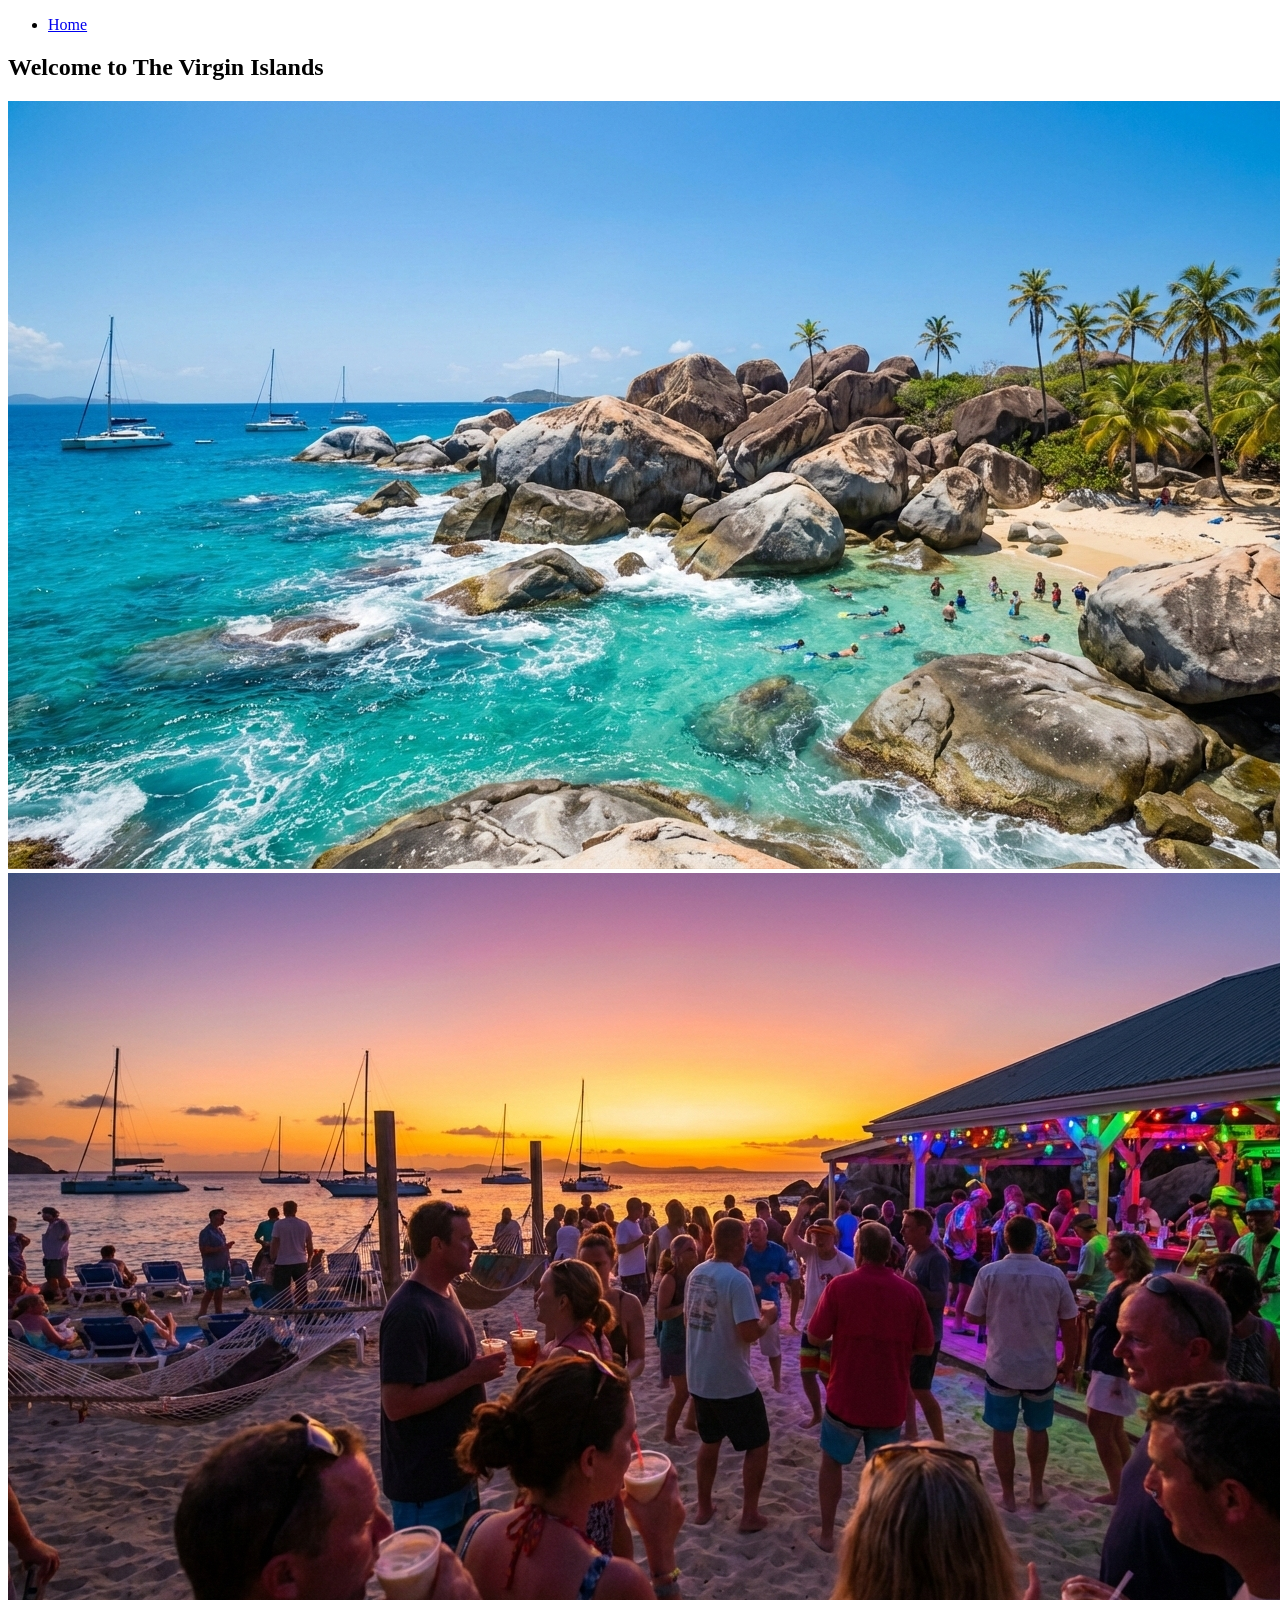
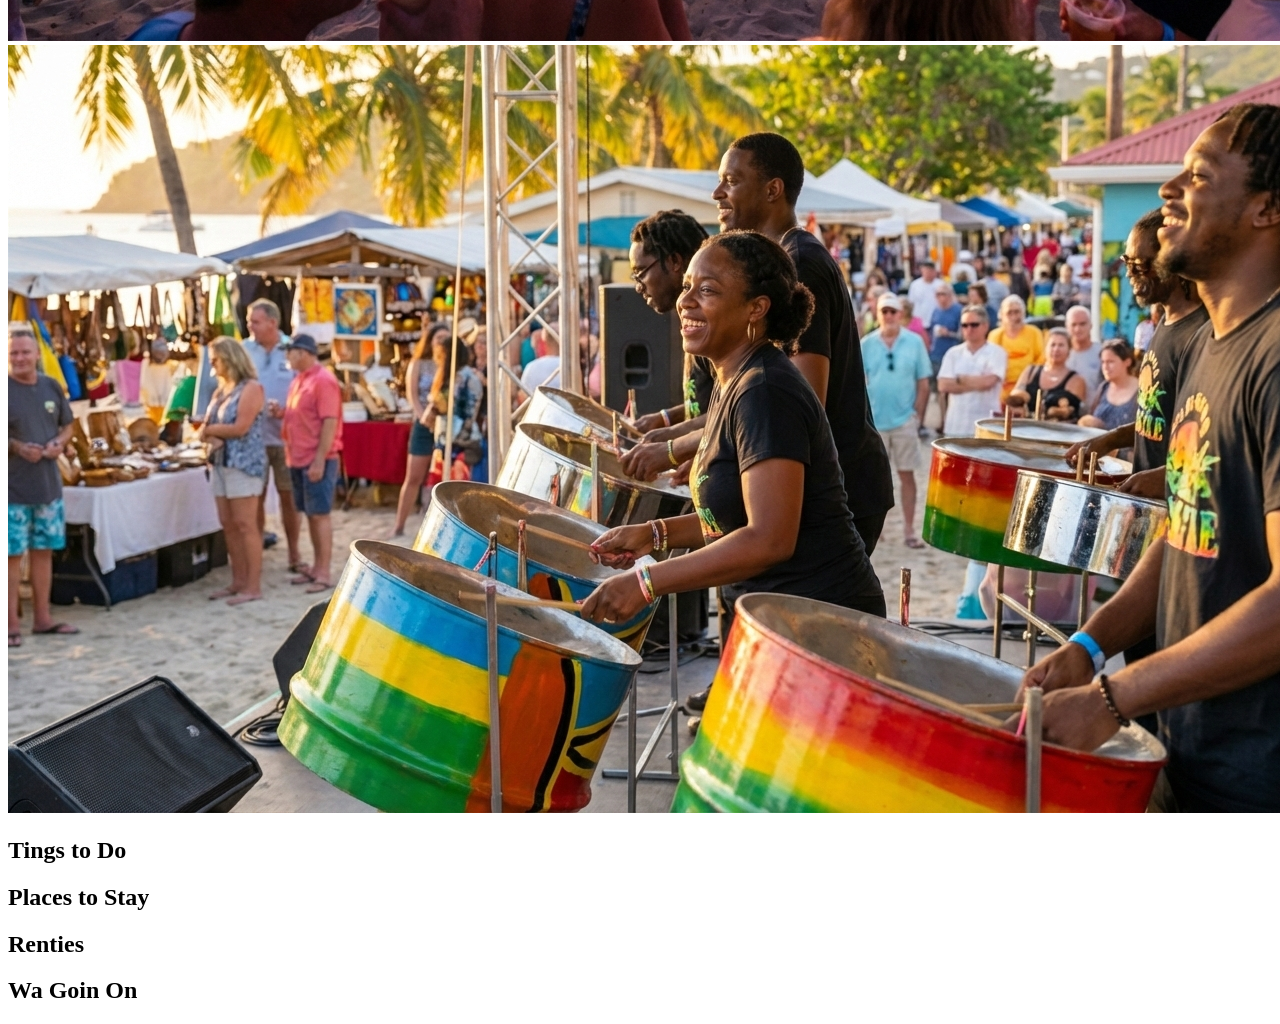
==== commit f621972d: "Landing page HTML structure redesign" ====
--- a/index.html
+++ b/index.html
@@ -4,156 +4,76 @@
 <head>
   <meta charset="UTF-8">
   <meta name="viewport" content="width=device-width, initial-scale=1.0">
-  <meta name="description"
-    content="Wa Goin On? Discover community events and things to do in The Virgin Islands.">
-  <title>Wa Goin On?</title>
-  <link rel="stylesheet" href="styles.css">
+  <meta name="description" content="Wa Goin On is a platform for sharing and discovering local events and activities.">
+  <link rel="stylesheet" href="styless.css">
+  <title>Wa Goin On</title>
 </head>
 
 <body>
-  <header role="banner">
-    <div class="header-container">
-      <div class="branding">
-        <h1>wgo</h1>
-        <p class="tagline">Wa Goin On?</p>
-      </div>
-      <nav role="navigation" aria-label="Main navigation">
-        <ul>
-          <li><a href="attractions.html">Attractions</a></li>
-          <li><a href="index.html" class="active">Events</a></li>
-          <li><a href="attractions.html#about">About</a></li>
-        </ul>
-      </nav>
-    </div>
+  <header>
+    <nav>
+      <ul>
+        <li><a href="index.html">Home</a></li>
+
+      </ul>
+    </nav>
   </header>
-
   <main>
-    <section id="events" aria-labelledby="events-heading">
-      <div class="section-header">
-        <h2 id="events-heading">What's Happening Now</h2>
-        <p class="section-intro">Stay in the loop with live, time-sensitive events and experiences across the British
-          Virgin Islands. From festivals to concerts, discover what's happening around you today.</p>
+    <section id="hero" class="hero">
+      <h1>Welcome to The Virgin Islands</h1>
+      <div class="slideshow-container">
+        <img src="images/hero1.png" alt="Welcome to paradise. The Baths on Virgin Gorda, a must-see marvel.">
+        <img src="images/hero2.png"
+          alt="Sunset cocktails and good times at White Bay, Jost Van Dyke. This is wa goin on.">
+        <img src="images/hero3.png"
+          alt="Immerse yourself in the local rhythm. A steel drum band plays at a Tortola market.">
       </div>
 
-      <div class="horizontal-scroll-container">
-        <img src="assets/28-03-26_BOB_01.jpeg" alt="Black on Black" class="scroll-image">
-        <img src="assets/28-03-26_BOB_02.jpeg" alt="Black on Black" class="scroll-image">
-        <img src="assets/28-03-26_BOB_03.jpeg" alt="Black on Black" class="scroll-image">
-        <img src="assets/28-03-26_BOB_04.jpeg" alt="Black on Black" class="scroll-image">
-      </div>
+    </section>
+    <section id="tings-to-do" role="feed">
+      <h2>Tings to Do</h2>
+      <article>
+        <h3></h3>
+          <header></header>
+          <footer></footer>
 
-      <!-- Bulletin Board Grid -->
-      <div class="bulletin-board">
-        <!-- Event Card - Placeholder 1 -->
-        <article class="event-card bulletin-card">
-          <div class="card-header">
-            <span class="event-label">Nightlife</span>
-          </div>
-          <div class="card-content">
-            <h3>Event Title Here</h3>
-            <p class="event-meta">Date • Time • Location</p>
-            <p class="event-description">Event description with flyer details.</p>
-          </div>
-          <div class="card-footer">
-            <span class="event-date">Posted Today</span>
-          </div>
-        </article>
+      </article>
 
-        <!-- Event Card - Placeholder 2 -->
-        <article class="event-card bulletin-card">
-          <div class="card-header">
-            <span class="event-label">Community</span>
-          </div>
-          <div class="card-content">
-            <h3>Event Title Here</h3>
-            <p class="event-meta">Date • Time • Location</p>
-            <p class="event-description">Event description with flyer details.</p>
-          </div>
-          <div class="card-footer">
-            <span class="event-date">Posted Today</span>
-          </div>
-        </article>
 
-        <!-- Event Card - Placeholder 3 -->
-        <article class="event-card bulletin-card">
-          <div class="card-header">
-            <span class="event-label">Church Services</span>
-          </div>
-          <div class="card-content">
-            <h3>Event Title Here</h3>
-            <p class="event-meta">Date • Time • Location</p>
-            <p class="event-description">Event description with flyer details.</p>
-          </div>
-          <div class="card-footer">
-            <span class="event-date">Posted Today</span>
-          </div>
-        </article>
+    </section>
+    <section id="places-to-stay" role="feed">
+      <h2>Places to Stay</h2>
+      <article>
+        <h3></h3>
 
-        <!-- Event Card - Placeholder 4 -->
-        <article class="event-card bulletin-card">
-          <div class="card-header">
-            <span class="event-label">Sales & Specials</span>
-          </div>
-          <div class="card-content">
-            <h3>Event Title Here</h3>
-            <p class="event-meta">Date • Time • Location</p>
-            <p class="event-description">Event description with flyer details.</p>
-          </div>
-          <div class="card-footer">
-            <span class="event-date">Posted Today</span>
-          </div>
-        </article>
+      </article>
 
-        <!-- Event Card - Placeholder 5 -->
-        <article class="event-card bulletin-card">
-          <div class="card-header">
-            <span class="event-label">Volunteer</span>
-          </div>
-          <div class="card-content">
-            <h3>Event Title Here</h3>
-            <p class="event-meta">Date • Time • Location</p>
-            <p class="event-description">Event description with flyer details.</p>
-          </div>
-          <div class="card-footer">
-            <span class="event-date">Posted Today</span>
-          </div>
-        </article>
 
-        <!-- Event Card - Placeholder 6 -->
-        <article class="event-card bulletin-card">
-          <div class="card-header">
-            <span class="event-label">Music & Entertainment</span>
-          </div>
-          <div class="card-content">
-            <h3>Event Title Here</h3>
-            <p class="event-meta">Date • Time • Location</p>
-            <p class="event-description">Event description with flyer details.</p>
-          </div>
-          <div class="card-footer">
-            <span class="event-date">Posted Today</span>
-          </div>
-        </article>
-      </div>
+    </section>
+    <section id="renties" role="feed">
+      <h2>Renties</h2>
+      <article>
+        <h3></h3>
+
+      </article>
+
+
+
+    </section>
+    <section id="wa-goin-on" role="feed">
+      <h2>Wa Goin On</h2>
+      <article>
+        <h3></h3>
+
+
+      </article>
+
+
     </section>
 
-    <!-- Post Event Section -->
-    <section id="post-event" class="post-event-section">
-      <div class="post-event-content">
-        <h2>Have an Event or Flyer?</h2>
-        <p>Got a nightlife event, church service, special sale, volunteer opportunity, or community happening? Share it
-          with the wgo community.</p>
-        <p class="post-cta"><strong>Submit Your Event:</strong> Coming soon. Post your flyer and event details to reach
-          locals and visitors throughout the islands.</p>
-      </div>
-    </section>
+
+
   </main>
-
-  <footer role="contentinfo">
-    <div class="footer-content">
-      <p>&copy; 2026 wgo. All rights reserved.</p>
-      <p class="footer-note">Your digital bulletin board for what's happening in the British Virgin Islands.</p>
-    </div>
-  </footer>
 </body>
 
 </html>
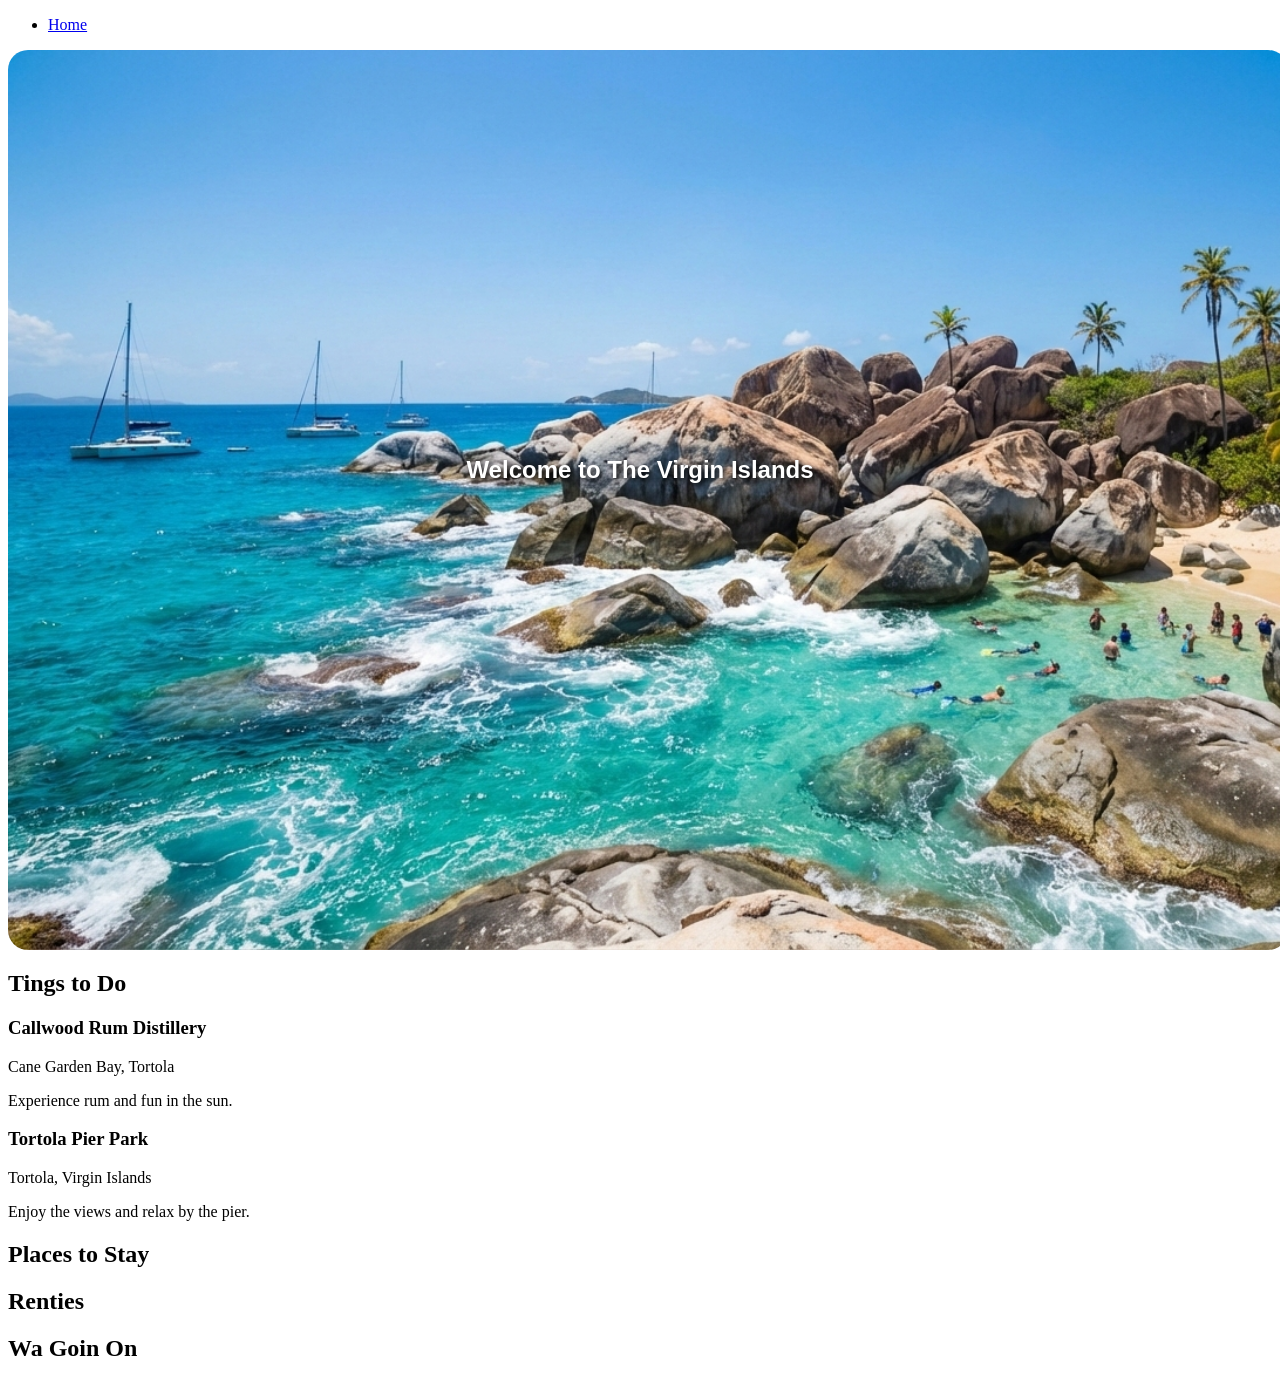
==== commit 5a918a94: "Enhance hero section with title and descriptions" ====
--- a/index.html
+++ b/index.html
@@ -5,7 +5,7 @@
   <meta charset="UTF-8">
   <meta name="viewport" content="width=device-width, initial-scale=1.0">
   <meta name="description" content="Wa Goin On is a platform for sharing and discovering local events and activities.">
-  <link rel="stylesheet" href="styless.css">
+  <link rel="stylesheet" href="styles.css">
   <title>Wa Goin On</title>
 </head>
 
@@ -19,9 +19,9 @@
     </nav>
   </header>
   <main>
-    <section id="hero" class="hero">
-      <h1>Welcome to The Virgin Islands</h1>
-      <div class="slideshow-container">
+    <section class="hero">
+      <h1 class="hero-title">Welcome to The Virgin Islands</h1>
+      <div class="hero-images">
         <img src="images/hero1.png" alt="Welcome to paradise. The Baths on Virgin Gorda, a must-see marvel.">
         <img src="images/hero2.png"
           alt="Sunset cocktails and good times at White Bay, Jost Van Dyke. This is wa goin on.">
@@ -33,10 +33,23 @@
     <section id="tings-to-do" role="feed">
       <h2>Tings to Do</h2>
       <article>
-        <h3></h3>
-          <header></header>
-          <footer></footer>
+        <h3>Callwood Rum Distillery</h3>
+          <header>
+            <p>Cane Garden Bay, Tortola</p>
+          </header>
+          <footer>
+            <p>Experience rum and fun in the sun.</p>
+          </footer>
+      </article>
 
+      <article>
+        <h3>Tortola Pier Park</h3>
+        <header>
+          <p>Tortola, Virgin Islands</p>
+        </header>
+        <footer>
+          <p>Enjoy the views and relax by the pier.</p>
+        </footer>
       </article>
 
 
--- a/styles.css
+++ b/styles.css
@@ -0,0 +1,25 @@
+/* Hero Section */
+.hero-title {
+  text-align: center;
+  color: white;
+  position: absolute;
+  top: 50%;
+  left: 50%;
+  transform: translate(-50%, -50%);
+  text-shadow: 2px 3px 5px black;
+  font-family: sans-serif;
+}
+
+.hero-images {
+  display: flex;
+  overflow-x: auto;
+  height: 100vh;
+  width: 100vw;
+  border-radius: 20px;
+  opacity: 1;
+}
+
+.hero-images::-webkit-scrollbar {
+  display: none;
+}
+
